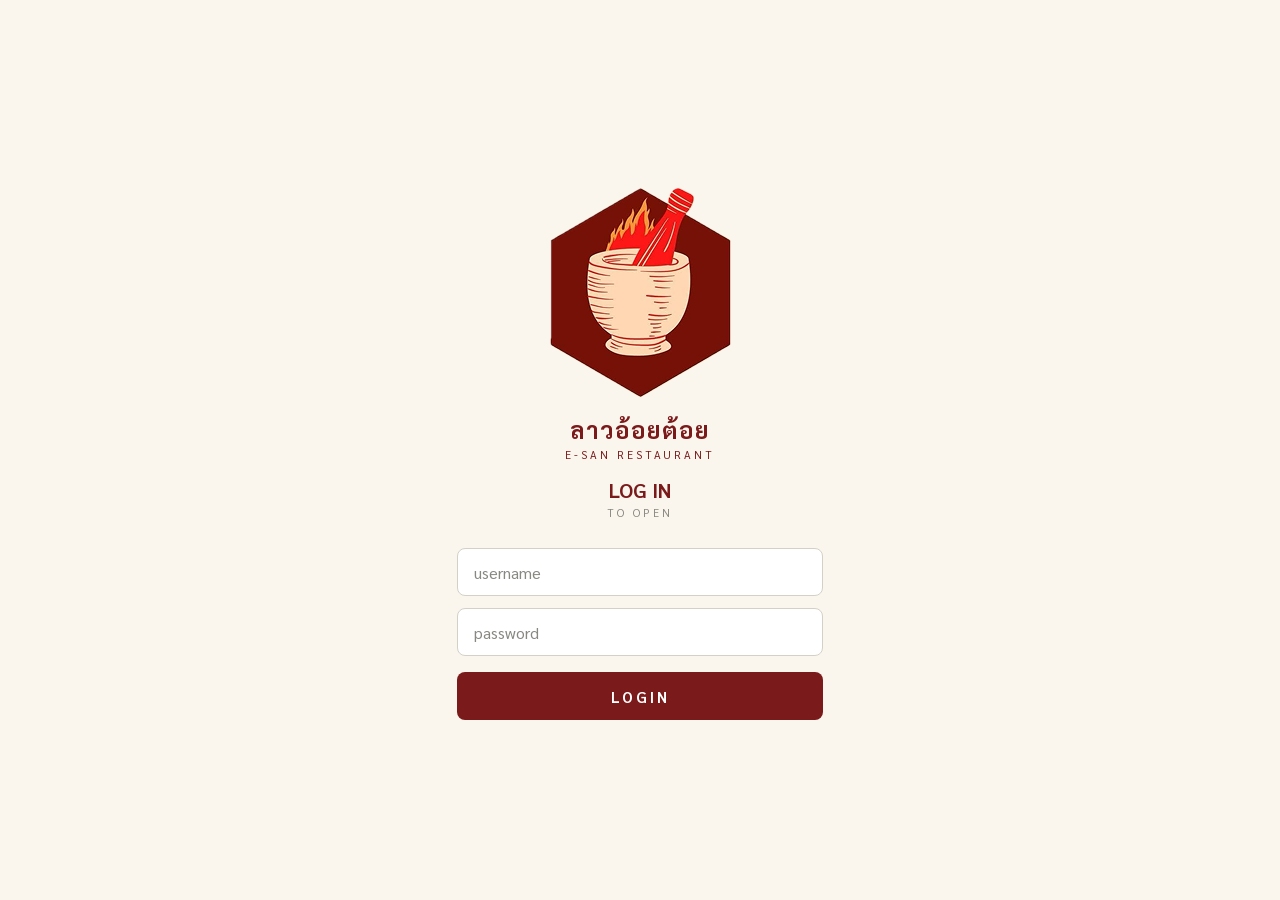
==== admin-webpage/index.html @ a3b37054 "หน้า login กับ home ของ admin สามารถใช้งานได้" ====
<!DOCTYPE html>
<html lang="th">
<head>
  <meta charset="UTF-8">
  <meta name="viewport" content="width=device-width, initial-scale=1.0">
  <title>Login — ลาวอ้อยต้อย</title>
  <link rel="preconnect" href="https://fonts.googleapis.com">
  <link href="https://fonts.googleapis.com/css2?family=Sarabun:wght@400;600;700&display=swap" rel="stylesheet">
  <link rel="stylesheet" href="admin.css">
</head>
<body>

  <main class="screen">

    <div class="logo-wrap">
        <img src="image/lot_logo.png" alt="">
    </div>

    <div class="brand-th">ลาวอ้อยต้อย</div>
    <div class="brand-en">E-SAN RESTAURANT</div>

    <div class="login-heading">LOG IN</div>
    <div class="login-sub">TO OPEN</div>

    <form class="form" onsubmit="handleLogin(event)">
      <input
        class="input-field"
        type="text"
        id="username"
        name="username"
        placeholder="username"
        autocomplete="username"
        required
      />
      <input
        class="input-field"
        type="password"
        id="password"
        name="password"
        placeholder="password"
        autocomplete="current-password"
        required
      />
      <button class="btn-login" type="submit">LOGIN</button>
    </form>

  </main>

  <script src="admin.js"></script>

</body>
---- admin-webpage/admin.css ----
/* ===================================================
   admin.css — ลาวอ้อยต้อย | Admin styles - log in
   =================================================== */

/* ===== Variables ===== */
:root {
  --color-bg:       #FAF6EE;
  --color-primary:  #7A1A1A;
  --color-dark:     #5A0E0E;
  --color-accent:   #C25A1A;
  --color-surface:  #FFFFFF;
  --color-border:   #D3D1C7;
  --color-text:     #2C2C2A;
  --color-muted:    #888780;

  --radius-sm: 8px;
  --radius-md: 12px;

  --font-main: 'Sarabun', sans-serif;
}

/* ===== Reset ===== */
*, *::before, *::after {
  box-sizing: border-box;
  margin: 0;
  padding: 0;
}

html {
  font-size: 16px;
}

body {
  font-family: var(--font-main);
  background-color: var(--color-bg);
  color: var(--color-text);
  min-height: 100dvh;
  display: flex;
  justify-content: center;
  align-items: center;
}

/* ===== Screen container ===== */
.screen {
  width: 100%;
  max-width: 430px;
  min-height: 100dvh;
  background-color: var(--color-bg);
  display: flex;
  flex-direction: column;
  align-items: center;
  justify-content: center;
  padding: 48px 32px 40px;
}

/* ===== Logo ===== */
.logo-wrap {
  margin-bottom: 12px;
}

.logo-wrap svg {
  width: 96px;
  height: 96px;
}

/* ===== Brand name ===== */
.brand-th {
  font-size: 24px;
  font-weight: 700;
  color: var(--color-primary);
  letter-spacing: 1px;
  text-align: center;
  margin-bottom: 2px;
}

.brand-en {
  font-size: 11px;
  letter-spacing: 3px;
  color: var(--color-primary);
  text-align: center;
  margin-bottom: 15px;
}

/* ===== Login heading ===== */
.login-heading {
  font-size: 20px;
  font-weight: 700;
  color: var(--color-primary);
  text-align: center;
  margin-bottom: 2px;
}

.login-sub {
  font-size: 11px;
  letter-spacing: 3px;
  color: var(--color-muted);
  text-align: center;
  margin-bottom: 28px;
}

/* ===== Form ===== */
.form {
  width: 100%;
  display: flex;
  flex-direction: column;
  gap: 12px;
}

.input-field {
  width: 100%;
  height: 48px;
  background: var(--color-surface);
  border: 1px solid var(--color-border);
  border-radius: var(--radius-sm);
  padding: 0 16px;
  font-size: 16px;
  font-family: var(--font-main);
  color: var(--color-text);
  outline: none;
  transition: border-color 0.15s;
}

.input-field::placeholder {
  color: var(--color-muted);
}

.input-field:focus {
  border-color: var(--color-accent);
  box-shadow: 0 0 0 3px rgba(194, 90, 26, 0.15);
}

/* ===== Button ===== */
.btn-login {
  width: 100%;
  height: 48px;
  margin-top: 4px;
  background: var(--color-primary);
  color: #FFFFFF;
  border: none;
  border-radius: var(--radius-sm);
  font-size: 15px;
  font-weight: 700;
  letter-spacing: 3px;
  font-family: var(--font-main);
  cursor: pointer;
  transition: background 0.15s, transform 0.1s;
}

.btn-login:hover {
  background: var(--color-dark);
}

.btn-login:active {
  transform: scale(0.98);
}

/* ===== Footer link ===== */
.footer-text {
  margin-top: 20px;
  font-size: 12px;
  color: var(--color-muted);
  text-align: center;
  letter-spacing: 0.5px;
}

.footer-text a {
  color: var(--color-accent);
  text-decoration: none;
  font-weight: 700;
}

.footer-text a:hover {
  text-decoration: underline;
}



/* ===================================================
   admin.css — ลาวอ้อยต้อย | Admin styles - Home
   =================================================== */
   /* ===== Header ===== */
.dashboard-header {
  width: 100%;
  max-width: 430px;
  background-color: var(--color-primary);
  padding: 16px 24px;
  display: flex;
  align-items: center;
  justify-content: space-between;
  position: sticky;
  top: 0;
}
.dashboard-header h1 {
  padding-right: 130px;
  padding-bottom: 5px;
  color: var(--color-bg);
}
 
.header-logo {
  height: 48px;
  width: auto;
  object-fit: contain;
}
 
.btn-logout {
  background: transparent;
  border: 1px solid rgba(255,255,255,0.5);
  color: #FFFFFF;
  font-family: var(--font-main);
  font-size: 12px;
  padding: 6px 14px;
  border-radius: var(--radius-sm);
  cursor: pointer;
  transition: background 0.15s;
}
 
.btn-logout:hover {
  background: rgba(255,255,255,0.15);
}
 
/* ===== Dashboard screen override ===== */
.screen:has(.dashboard-header) {
  padding: 0;
  justify-content: flex-start;
}
 
/* ===== Grid ===== */
.dashboard-grid {
  display: grid;
  grid-template-columns: repeat(2, 1fr);
  gap: 20px;
  padding: 40px 32px;
  width: 100%;
}
 
/* ===== Card ===== */
.dashboard-card {
  background: var(--color-surface);
  border-radius: var(--radius-md);
  border: 1px solid var(--color-border);
  display: flex;
  flex-direction: column;
  align-items: center;
  justify-content: center;
  gap: 12px;
  padding: 28px 16px;
  text-decoration: none;
  color: var(--color-text);
  transition: border-color 0.15s, transform 0.1s;
  aspect-ratio: 1 / 1;
}
 
.dashboard-card:hover {
  border-color: var(--color-accent);
}
 
.dashboard-card:active {
  transform: scale(0.97);
}
 
.card-icon {
  width: 52px;
  height: 52px;
  color: var(--color-primary);
}
 
.card-icon svg {
  width: 100%;
  height: 100%;
}
 
.card-label {
  font-size: 12px;
  font-weight: 700;
  letter-spacing: 1.5px;
  color: var(--color-text);
  text-align: center;
}


/* ===================================================
   admin.css — ลาวอ้อยต้อย | Admin styles - Edit Menu
   =================================================== */
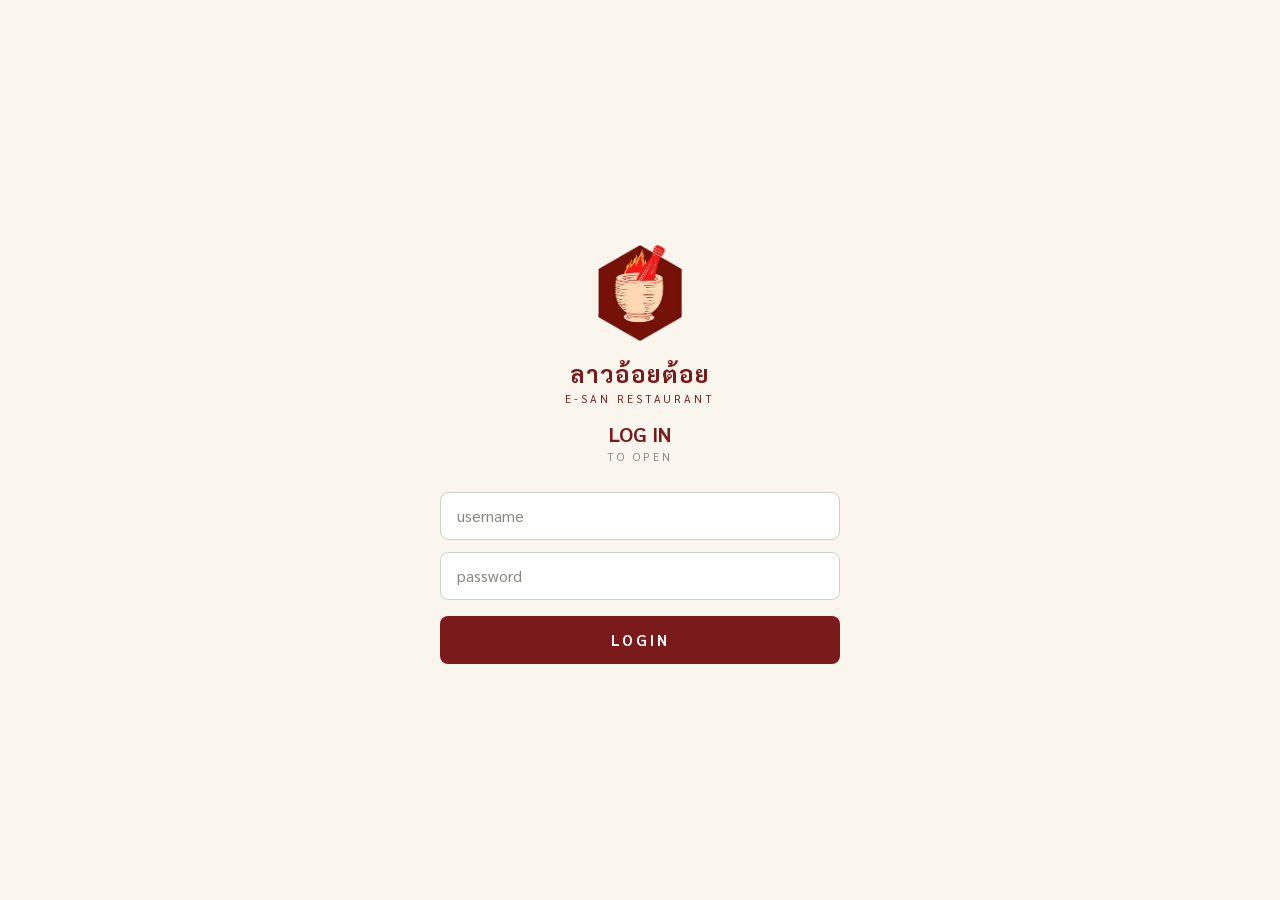
==== commit c9cf6195: "ปรับ scale และสามารถใข้งานหน้า login กับ home ของ admin ได้" ====
--- a/admin-webpage/index.html
+++ b/admin-webpage/index.html
@@ -9,11 +9,10 @@
   <link rel="stylesheet" href="admin.css">
 </head>
 <body>
-
-  <main class="screen">
+  <main class="login-wrap">
 
     <div class="logo-wrap">
-        <img src="image/lot_logo.png" alt="">
+      <img src="image/lot_logo.png" alt="">
     </div>
 
     <div class="brand-th">ลาวอ้อยต้อย</div>
@@ -48,4 +47,5 @@
 
   <script src="admin.js"></script>
 
-</body>+</body>
+</html>
--- a/admin-webpage/admin.css
+++ b/admin-webpage/admin.css
@@ -1,17 +1,17 @@
 /* ===================================================
-   admin.css — ลาวอ้อยต้อย | Admin styles - log in
+   admin.css — ลาวอ้อยต้อย | Admin styles
    =================================================== */
 
 /* ===== Variables ===== */
 :root {
-  --color-bg:       #FAF6EE;
-  --color-primary:  #7A1A1A;
-  --color-dark:     #5A0E0E;
-  --color-accent:   #C25A1A;
-  --color-surface:  #FFFFFF;
-  --color-border:   #D3D1C7;
-  --color-text:     #2C2C2A;
-  --color-muted:    #888780;
+  --color-bg:      #FAF6EE;
+  --color-primary: #7A1A1A;
+  --color-dark:    #5A0E0E;
+  --color-accent:  #C25A1A;
+  --color-surface: #FFFFFF;
+  --color-border:  #D3D1C7;
+  --color-text:    #2C2C2A;
+  --color-muted:   #888780;
 
   --radius-sm: 8px;
   --radius-md: 12px;
@@ -27,25 +27,36 @@
 }
 
 html {
-  font-size: 16px;
-}
-
+  font-size: 14px;
+}
+
+@media (min-width: 768px) {
+  html { font-size: 16px; }
+}
+
+@media (min-width: 1024px) {
+  html { font-size: 18px; }
+}
+
+/* ===== Base body ===== */
 body {
   font-family: var(--font-main);
   background-color: var(--color-bg);
   color: var(--color-text);
   min-height: 100dvh;
-  display: flex;
-  justify-content: center;
-  align-items: center;
-}
-
-/* ===== Screen container ===== */
-.screen {
-  width: 100%;
-  max-width: 430px;
-  min-height: 100dvh;
-  background-color: var(--color-bg);
+  width: 100%;
+  margin: 0 auto;
+  display: flex;
+  flex-direction: column;
+}
+
+
+/* ===================================================
+   Login page
+   =================================================== */
+
+.login-wrap {
+  flex: 1;
   display: flex;
   flex-direction: column;
   align-items: center;
@@ -58,9 +69,11 @@
   margin-bottom: 12px;
 }
 
+.logo-wrap img,
 .logo-wrap svg {
   width: 96px;
   height: 96px;
+  object-fit: contain;
 }
 
 /* ===== Brand name ===== */
@@ -100,7 +113,9 @@
 
 /* ===== Form ===== */
 .form {
-  width: 100%;
+  width: 100%;            /* บนมือถือให้ยืดเต็มความกว้าง */
+  max-width: 400px;       /* บล็อกไม่ให้กล่องฟอร์มยืดกว้างเกินไปเมื่ออยู่บนจอคอม/แท็บเล็ต */
+  margin: 0 auto;         /* จัดให้กลุ่มฟอร์มทั้งหมดอยู่ตรงกลางหน้าจอ */
   display: flex;
   flex-direction: column;
   gap: 12px;
@@ -129,7 +144,7 @@
   box-shadow: 0 0 0 3px rgba(194, 90, 26, 0.15);
 }
 
-/* ===== Button ===== */
+/* ===== Login button ===== */
 .btn-login {
   width: 100%;
   height: 48px;
@@ -146,13 +161,8 @@
   transition: background 0.15s, transform 0.1s;
 }
 
-.btn-login:hover {
-  background: var(--color-dark);
-}
-
-.btn-login:active {
-  transform: scale(0.98);
-}
+.btn-login:hover  { background: var(--color-dark); }
+.btn-login:active { transform: scale(0.98); }
 
 /* ===== Footer link ===== */
 .footer-text {
@@ -176,12 +186,12 @@
 
 
 /* ===================================================
-   admin.css — ลาวอ้อยต้อย | Admin styles - Home
+   Dashboard / Home page
    =================================================== */
-   /* ===== Header ===== */
+
+/* ===== Header ===== */
 .dashboard-header {
   width: 100%;
-  max-width: 430px;
   background-color: var(--color-primary);
   padding: 16px 24px;
   display: flex;
@@ -189,22 +199,31 @@
   justify-content: space-between;
   position: sticky;
   top: 0;
-}
-.dashboard-header h1 {
-  padding-right: 130px;
-  padding-bottom: 5px;
+  z-index: 10;
+}
+
+.header-brand-group {
+  display: flex;
+  align-items: center;
+  gap: 25px;
   color: var(--color-bg);
 }
- 
+.header-brand-group h1 {
+  font-size: 20px;
+  background-color: #6d1c1c;
+  border-radius: 10px;
+  padding: 5px 15px;
+}
+
 .header-logo {
   height: 48px;
   width: auto;
   object-fit: contain;
 }
- 
+
 .btn-logout {
   background: transparent;
-  border: 1px solid rgba(255,255,255,0.5);
+  border: 1px solid rgba(255, 255, 255, 0.5);
   color: #FFFFFF;
   font-family: var(--font-main);
   font-size: 12px;
@@ -213,26 +232,32 @@
   cursor: pointer;
   transition: background 0.15s;
 }
- 
+
 .btn-logout:hover {
-  background: rgba(255,255,255,0.15);
-}
- 
-/* ===== Dashboard screen override ===== */
-.screen:has(.dashboard-header) {
-  padding: 0;
-  justify-content: flex-start;
-}
- 
+  background: rgba(255, 255, 255, 0.15);
+}
+
 /* ===== Grid ===== */
 .dashboard-grid {
   display: grid;
-  grid-template-columns: repeat(2, 1fr);
+  grid-template-columns: repeat(2, 1fr); /* บนมือถือแสดง 2 คอลัมน์ตามรูปแรก */
   gap: 20px;
-  padding: 40px 32px;
-  width: 100%;
-}
- 
+  padding: 32px 24px 40px;
+  width: 100%;       /* สไตล์เริ่มต้น: บนมือถือให้ขยายเต็มความกว้าง */
+  max-width: 450px;  /* บล็อกไม่ให้ใหญ่เกินไปเวลามือถือจอกว้าง */
+  margin: 0 auto;    /* จัดให้อยู่ตรงกลางหน้าจอ */
+}
+
+/* ตั้งค่าสเกลเพิ่มเติมเมื่อเปิดบน แท็บเล็ต หรือ โน้ตบุ๊ก/คอมพิวเตอร์ */
+@media (min-width: 768px) {
+  .dashboard-grid {
+    grid-template-columns: repeat(3, 1fr); /* บนไอแพด/คอม เปลี่ยนเป็น 3 คอลัมน์ให้ดูเต็มขึ้น */
+    max-width: 800px;  /* ขยายขนาดความกว้างของกลุ่มสี่เหลี่ยมให้สมส่วนกับจอใหญ่ */
+    gap: 30px;         /* เพิ่มระยะห่างระหว่างปุ่มให้ดูโปร่งสบายตา */
+    padding: 60px 24px;
+  }
+}
+
 /* ===== Card ===== */
 .dashboard-card {
   background: var(--color-surface);
@@ -249,26 +274,21 @@
   transition: border-color 0.15s, transform 0.1s;
   aspect-ratio: 1 / 1;
 }
- 
-.dashboard-card:hover {
-  border-color: var(--color-accent);
-}
- 
-.dashboard-card:active {
-  transform: scale(0.97);
-}
- 
+
+.dashboard-card:hover  { border-color: var(--color-accent); }
+.dashboard-card:active { transform: scale(0.97); }
+
 .card-icon {
   width: 52px;
   height: 52px;
   color: var(--color-primary);
 }
- 
+
 .card-icon svg {
   width: 100%;
   height: 100%;
 }
- 
+
 .card-label {
   font-size: 12px;
   font-weight: 700;
@@ -279,6 +299,6 @@
 
 
 /* ===================================================
-   admin.css — ลาวอ้อยต้อย | Admin styles - Edit Menu
+   Edit Menu page
    =================================================== */
    
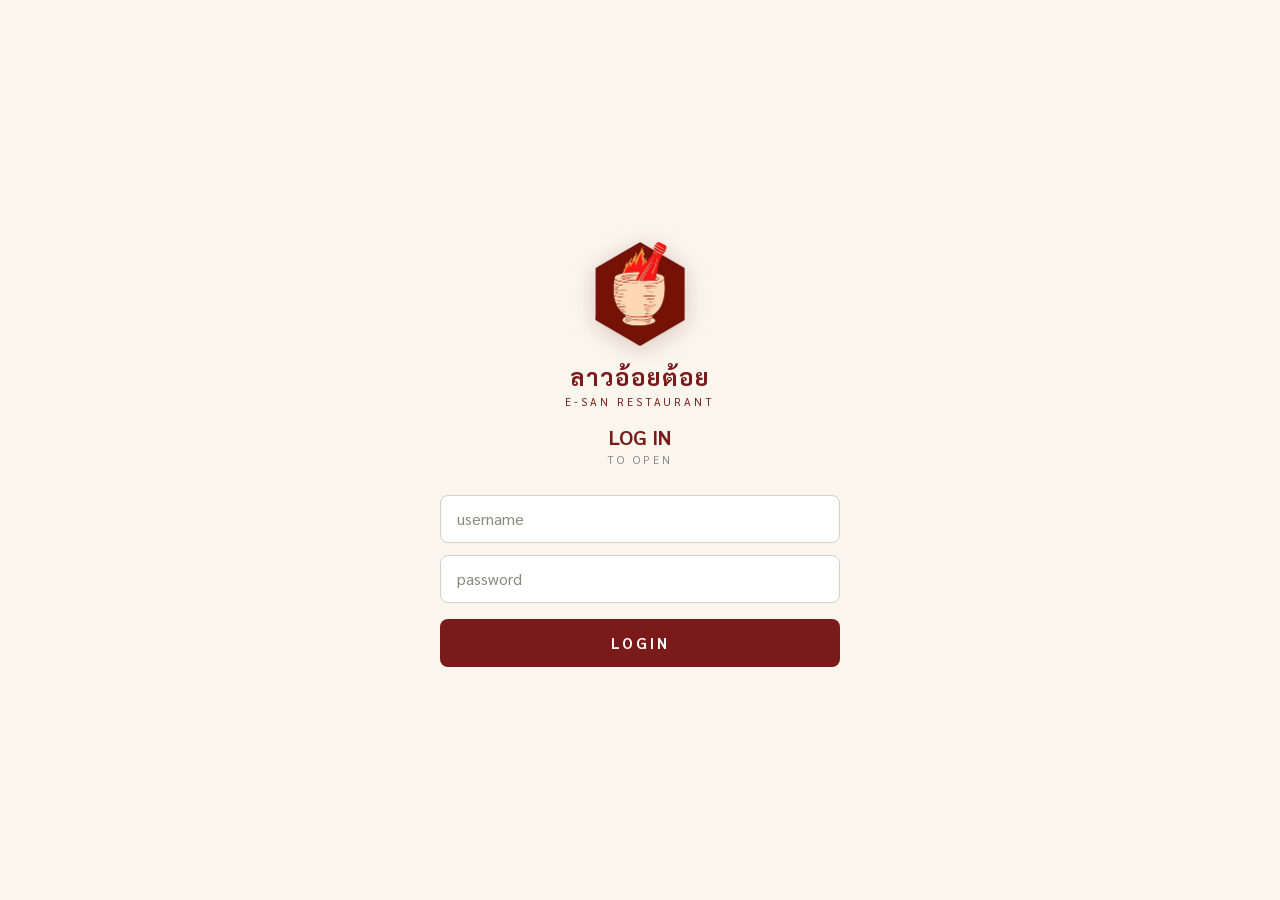
==== commit 3df2bf91: "พร้อมใช้งานละ" ====
--- a/admin-webpage/index.html
+++ b/admin-webpage/index.html
@@ -6,13 +6,14 @@
   <title>Login — ลาวอ้อยต้อย</title>
   <link rel="preconnect" href="https://fonts.googleapis.com">
   <link href="https://fonts.googleapis.com/css2?family=Sarabun:wght@400;600;700&display=swap" rel="stylesheet">
-  <link rel="stylesheet" href="admin.css">
+  <link rel="stylesheet" href="admin.css?v=6">
+  <link rel="icon" type="image/png" href="image/lot_logo.png">
 </head>
 <body>
   <main class="login-wrap">
 
     <div class="logo-wrap">
-      <img src="image/lot_logo.png" alt="">
+      <img src="image/lot_logo.png" alt="ลาวอ้อยต้อย โลโก้" class="login-logo">
     </div>
 
     <div class="brand-th">ลาวอ้อยต้อย</div>
--- a/admin-webpage/admin.css
+++ b/admin-webpage/admin.css
@@ -66,14 +66,26 @@
 
 /* ===== Logo ===== */
 .logo-wrap {
-  margin-bottom: 12px;
+  margin-bottom: 14px;
+  display: flex;
+  align-items: center;
+  justify-content: center;
 }
 
 .logo-wrap img,
-.logo-wrap svg {
-  width: 96px;
-  height: 96px;
+.logo-wrap svg,
+.login-logo {
+  width: 104px;
+  height: 104px;
   object-fit: contain;
+  display: block;
+  filter: drop-shadow(0 4px 12px rgba(122, 26, 26, 0.22));
+  transition: transform 0.2s ease;
+}
+
+.logo-wrap img:hover,
+.login-logo:hover {
+  transform: scale(1.05);
 }
 
 /* ===== Brand name ===== */
@@ -208,12 +220,6 @@
   gap: 25px;
   color: var(--color-bg);
 }
-.header-brand-group h1 {
-  font-size: 20px;
-  background-color: #6d1c1c;
-  border-radius: 10px;
-  padding: 5px 15px;
-}
 
 .header-logo {
   height: 48px;
@@ -237,24 +243,44 @@
   background: rgba(255, 255, 255, 0.15);
 }
 
-/* ===== Grid ===== */
+/* ===== Dashboard Centered Layout ===== */
+.dashboard-main {
+  flex: 1;
+  display: flex;
+  align-items: center;
+  justify-content: center;
+  width: 100%;
+  padding: 32px 20px;
+}
+
 .dashboard-grid {
   display: grid;
-  grid-template-columns: repeat(2, 1fr); /* บนมือถือแสดง 2 คอลัมน์ตามรูปแรก */
+  grid-template-columns: repeat(2, 1fr);
   gap: 20px;
-  padding: 32px 24px 40px;
-  width: 100%;       /* สไตล์เริ่มต้น: บนมือถือให้ขยายเต็มความกว้าง */
-  max-width: 450px;  /* บล็อกไม่ให้ใหญ่เกินไปเวลามือถือจอกว้าง */
-  margin: 0 auto;    /* จัดให้อยู่ตรงกลางหน้าจอ */
-}
-
-/* ตั้งค่าสเกลเพิ่มเติมเมื่อเปิดบน แท็บเล็ต หรือ โน้ตบุ๊ก/คอมพิวเตอร์ */
+  width: 100%;
+  max-width: 440px;
+  margin: 0 auto;
+}
+
+/* หากมี 3 การ์ด ให้การ์ดที่ 3 อยู่กึ่งกลางแถวที่สองบนหน้าจอมือถือ */
+.dashboard-card:last-child:nth-child(odd) {
+  grid-column: 1 / -1;
+  width: calc(50% - 10px);
+  justify-self: center;
+}
+
+/* บนแท็บเล็ตและจอคอมพิวเตอร์: จัดเรียง 3 การ์ดแนวนอนแถวเดียวอย่างสมดุลตรงกลาง */
 @media (min-width: 768px) {
   .dashboard-grid {
-    grid-template-columns: repeat(3, 1fr); /* บนไอแพด/คอม เปลี่ยนเป็น 3 คอลัมน์ให้ดูเต็มขึ้น */
-    max-width: 800px;  /* ขยายขนาดความกว้างของกลุ่มสี่เหลี่ยมให้สมส่วนกับจอใหญ่ */
-    gap: 30px;         /* เพิ่มระยะห่างระหว่างปุ่มให้ดูโปร่งสบายตา */
-    padding: 60px 24px;
+    grid-template-columns: repeat(3, 1fr);
+    max-width: 760px;
+    gap: 28px;
+  }
+
+  .dashboard-card:last-child:nth-child(odd) {
+    grid-column: auto;
+    width: 100%;
+    justify-self: stretch;
   }
 }
 
@@ -297,8 +323,5 @@
   text-align: center;
 }
 
-
-/* ===================================================
-   Edit Menu page
-   =================================================== */
-   + 
+ 
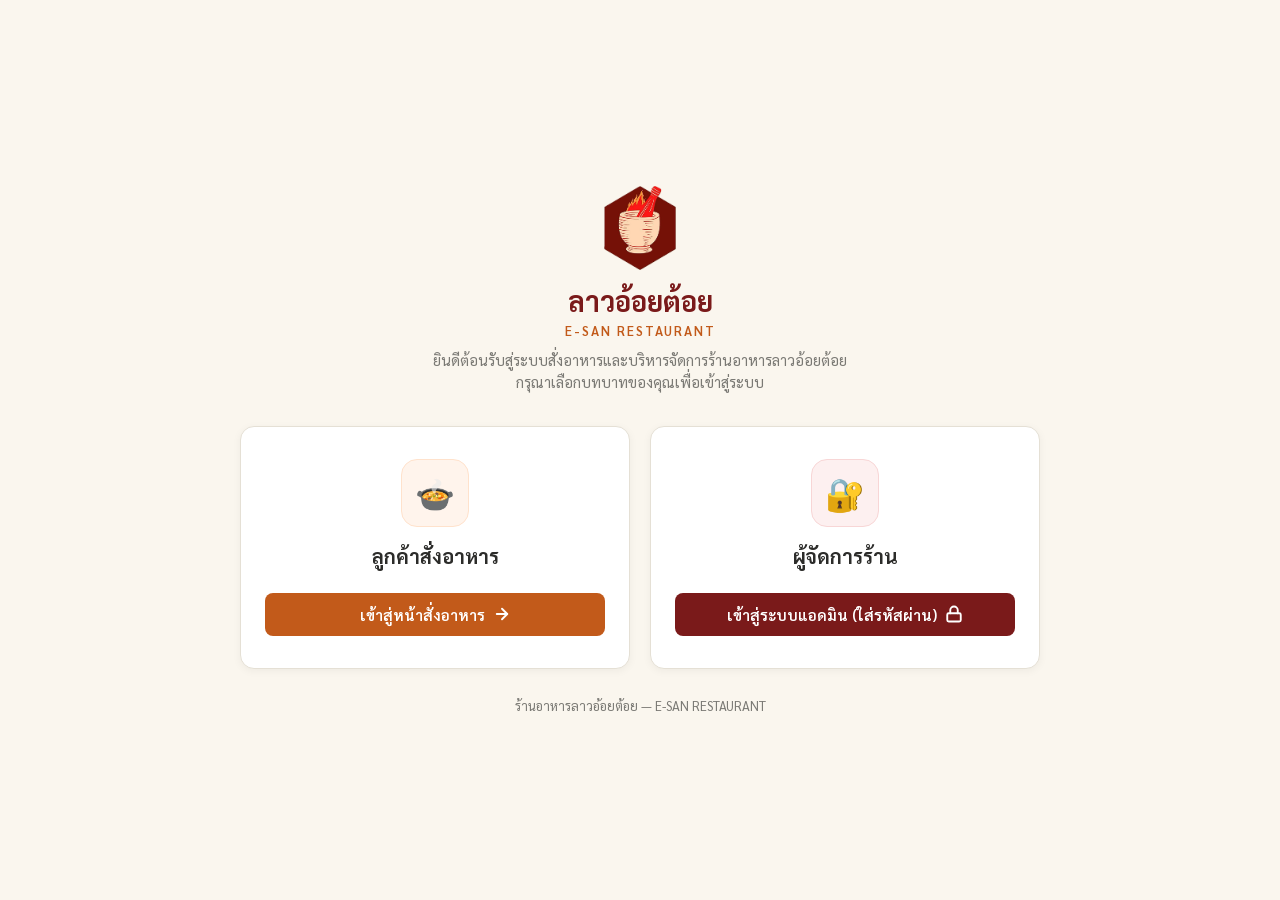
==== commit 4fea5d7d: "Final" ====
--- a/admin-webpage/index.html
+++ b/admin-webpage/index.html
@@ -3,50 +3,71 @@
 <head>
   <meta charset="UTF-8">
   <meta name="viewport" content="width=device-width, initial-scale=1.0">
-  <title>Login — ลาวอ้อยต้อย</title>
+  <title>Home — Admin | ลาวอ้อยต้อย</title>
   <link rel="preconnect" href="https://fonts.googleapis.com">
   <link href="https://fonts.googleapis.com/css2?family=Sarabun:wght@400;600;700&display=swap" rel="stylesheet">
-  <link rel="stylesheet" href="admin.css?v=6">
+  <link rel="stylesheet" href="admin.css?v=4">
   <link rel="icon" type="image/png" href="image/lot_logo.png">
 </head>
 <body>
-  <main class="login-wrap">
+  <header class="dashboard-header">
+    <div class="header-brand-group">
+      <a href="../index.html" title="กลับหน้าเลือกบทบาท (Portal)" style="display: flex; align-items: center; text-decoration: none;">
+        <img src="image/lot_logo.png" alt="ลาวอ้อยต้อย" class="header-logo">
+      </a>
+    </div>
+    <div style="display: flex; align-items: center; gap: 10px;">
+      <a href="../customer-webpage/index.html" target="_blank" style="background: rgba(255,255,255,0.18); border: 1px solid rgba(255,255,255,0.4); color: #fff; text-decoration: none; font-size: 12px; padding: 6px 12px; border-radius: 8px; font-family: var(--font-main); display: inline-flex; align-items: center; gap: 4px;">
+        <svg xmlns="http://www.w3.org/2000/svg" width="13" height="13" viewBox="0 0 24 24" fill="none" stroke="currentColor" stroke-width="2" stroke-linecap="round" stroke-linejoin="round"><path d="M18 13v6a2 2 0 0 1-2 2H5a2 2 0 0 1-2-2V8a2 2 0 0 1 2-2h6"></path><polyline points="15 3 21 3 21 9"></polyline><line x1="10" y1="14" x2="21" y2="3"></line></svg>
+        <span>ดูหน้าลูกค้า</span>
+      </a>
+      <button class="btn-logout" onclick="logout()">ออกจากระบบ</button>
+    </div>
+  </header>
 
-    <div class="logo-wrap">
-      <img src="image/lot_logo.png" alt="ลาวอ้อยต้อย โลโก้" class="login-logo">
+  <main class="dashboard-main">
+    <div class="dashboard-grid">
+
+      <a href="admin-editmenu.html" class="dashboard-card">
+        <div class="card-icon">
+          <svg xmlns="http://www.w3.org/2000/svg" viewBox="0 0 24 24" fill="none"
+            stroke="currentColor" stroke-width="1.8" stroke-linecap="round" stroke-linejoin="round">
+            <path d="M11 4H4a2 2 0 0 0-2 2v14a2 2 0 0 0 2 2h14a2 2 0 0 0 2-2v-7"/>
+            <path d="M18.5 2.5a2.121 2.121 0 0 1 3 3L12 15l-4 1 1-4 9.5-9.5z"/>
+          </svg>
+        </div>
+        <span class="card-label">จัดการเมนูอาหาร</span>
+      </a>
+
+      <a href="admin-tables.html" class="dashboard-card">
+        <div class="card-icon">
+          <svg xmlns="http://www.w3.org/2000/svg" viewBox="0 0 24 24" fill="none"
+            stroke="currentColor" stroke-width="1.8" stroke-linecap="round" stroke-linejoin="round">
+            <rect x="3" y="3" width="7" height="7"/>
+            <rect x="14" y="3" width="7" height="7"/>
+            <rect x="3" y="14" width="7" height="7"/>
+            <rect x="14" y="14" width="7" height="7"/>
+          </svg>
+        </div>
+        <span class="card-label">สถานะโต๊ะ</span>
+      </a>
+
+      <a href="admin-checkbill.html" class="dashboard-card">
+        <div class="card-icon">
+          <svg xmlns="http://www.w3.org/2000/svg" viewBox="0 0 24 24" fill="none"
+            stroke="currentColor" stroke-width="1.8" stroke-linecap="round" stroke-linejoin="round">
+            <path d="M16 4h2a2 2 0 0 1 2 2v14a2 2 0 0 1-2 2H6a2 2 0 0 1-2-2V6a2 2 0 0 1 2-2h2"/>
+            <rect x="8" y="2" width="8" height="4" rx="1" ry="1"/>
+          </svg>
+        </div>
+        <span class="card-label">เช็คบิลลูกค้า</span>
+      </a>
+
     </div>
-
-    <div class="brand-th">ลาวอ้อยต้อย</div>
-    <div class="brand-en">E-SAN RESTAURANT</div>
-
-    <div class="login-heading">LOG IN</div>
-    <div class="login-sub">TO OPEN</div>
-
-    <form class="form" onsubmit="handleLogin(event)">
-      <input
-        class="input-field"
-        type="text"
-        id="username"
-        name="username"
-        placeholder="username"
-        autocomplete="username"
-        required
-      />
-      <input
-        class="input-field"
-        type="password"
-        id="password"
-        name="password"
-        placeholder="password"
-        autocomplete="current-password"
-        required
-      />
-      <button class="btn-login" type="submit">LOGIN</button>
-    </form>
-
   </main>
 
-  <script src="admin.js"></script>
+  <script src="admin.js?v=4"></script>
+  <script>requireLogin();</script>
 
 </body>
 </html>
